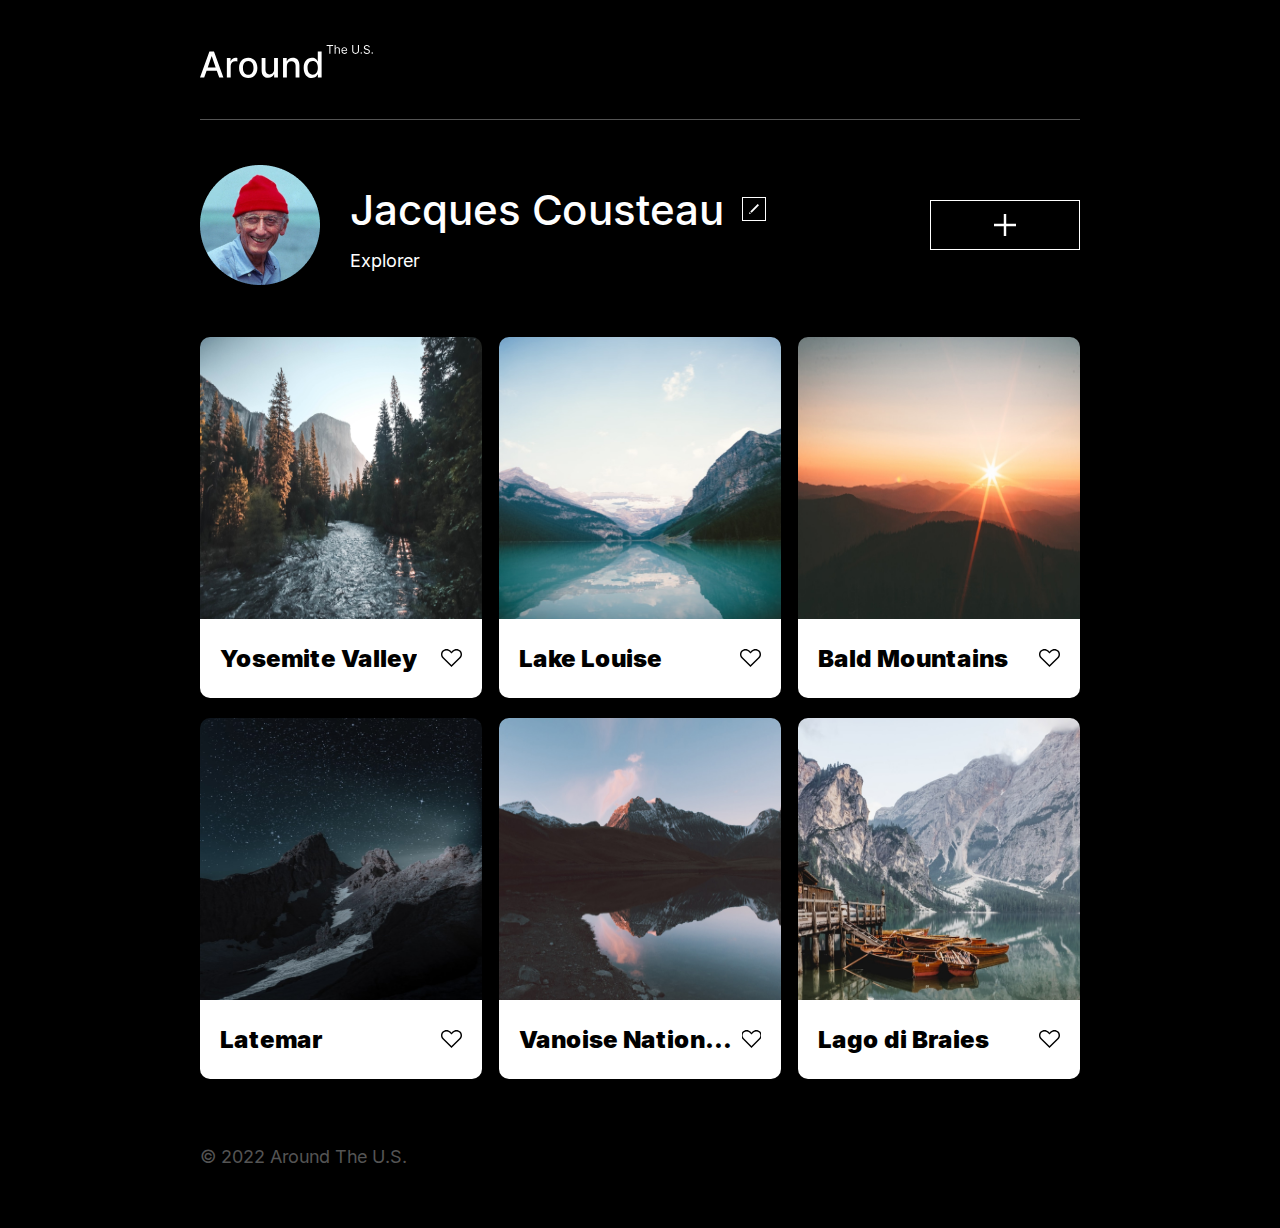
==== index.html @ 4fcbaa55 "project around the us fix" ====
<!DOCTYPE html>
<html lang="en">
  <head>
    <meta charset="UTF-8" />
    <meta name="viewport" content="width=device-width, initial-scale=1.0" />
    <meta http-equiv="X-UA-Compatible" content="ie=edge" />
    <title>Around the U.S.</title>
    <link rel="stylesheet" href="./pages/index.css" />
    <link rel="icon" href="./favicon.ico" type="image/x-icon" />
  </head>
  <body class="page">
    <div class="page__content">
      <header class="header .page__content">
        <img
          class="header__logo"
          src="./images/logo.svg"
          alt="Around the U.S. Logo"
        />
      </header>
      <main class="content">
        <section class="profile .page__content">
          <img class="profile__avatar" src="./images/Avatar.png" alt="Avatar" />
          <div class="profile__info">
            <div class="profile__name-button">
              <h1 class="profile__name">Jacques Cousteau</h1>
              <button class="profile__button-edit"></button>
            </div>
            <p class="profile__description">Explorer</p>
          </div>
          <button class="profile__button-add"></button>
        </section>
        <section class="cards .page__content">
          <ul class="card__list">
            <li class="card">
              <img
                src="./images/yosemite.jpg"
                alt="yosemite"
                class="card__image"
              />
              <div class="card__description">
                <h2 class="card__title">Yosemite Valley</h2>
                <button class="card__button-like"></button>
              </div>
            </li>
            <li class="card">
              <img
                src="./images/lake-louise.jpg"
                alt="Lake Louise"
                class="card__image"
              />
              <div class="card__description">
                <h2 class="card__title">Lake Louise</h2>
                <button class="card__button-like"></button>
              </div>
            </li>
            <li class="card">
              <img
                src="./images/bald-mountains.jpg"
                alt="bald-mountains"
                class="card__image"
              />
              <div class="card__description">
                <h2 class="card__title">Bald Mountains</h2>
                <button class="card__button-like"></button>
              </div>
            </li>
            <li class="card">
              <img
                src="./images/latemar.jpg"
                alt="latemar"
                class="card__image"
              />
              <div class="card__description">
                <h2 class="card__title">Latemar</h2>
                <button class="card__button-like"></button>
              </div>
            </li>
            <li class="card">
              <img
                src="./images/vanoise.jpg"
                alt="vanoise"
                class="card__image"
              />
              <div class="card__description">
                <h2 class="card__title">Vanoise National Park</h2>
                <button class="card__button-like"></button>
              </div>
            </li>
            <li class="card">
              <img src="./images/lago.jpg" alt="lago" class="card__image" />
              <div class="card__description">
                <h2 class="card__title">Lago di Braies</h2>
                <button class="card__button-like"></button>
              </div>
            </li>
          </ul>
        </section>
        <footer class="footer">
          <p class="footer__copyright">© 2022 Around The U.S.</p>
        </footer>
      </main>
    </div>
  </body>
</html>
---- pages/index.css ----
@import url(../vendor/normalize.css);
@import url(../vendor/fonts.css);
@import url(../blocks/pages.css);
@import url(../blocks/header.css);
@import url(../blocks/profile.css);
@import url(../blocks/card.css);
@import url(../blocks/footer.css);

@media screen and (max-width: 780px) {
  .header {
    margin-left: 20px;
    margin-right: 20px;
  }

  .profile {
    margin-left: 20px;
    margin-right: 20px;
  }

  .profile__button-add {
    max-width: 100px;
  }

  .footer {
    margin-left: 100px;
  }
}

@media screen and (max-width: 480px) {
  .header__logo {
    width: 126px;
    height: 24px;
    margin-left: 19px;
  }

  .profile {
    flex-direction: column;
  }

  .profile__info {
    display: flex;
    flex-wrap: wrap;
    justify-content: center;
    flex-direction: column;
  }

  .profile__name {
    align-items: center;
    font-family: Inter, "Arial Narrow Bold", sans-serif;
    font-size: 22px;
    font-weight: 500;
    line-height: 26.63px;
    text-align: center;
  }

  .profile__button-edit {
    max-width: 18px;
    max-height: 18px;
    min-width: 18px;
    min-height: 18px;
    margin-left: 10px;
    margin-top: 30px;
  }

  .profile__description {
    justify-content: center;
    margin-bottom: 0;
    font-family: Inter, "Arial Narrow Bold", sans-serif;
    font-size: 14px;
    font-weight: 400;
    line-height: 16.94px;
    text-align: center;
  }

  .profile__button-add {
    margin-left: 0;
    width: 282px;
    margin-top: 36px;
  }

  .profile__name-button {
    display: flex;
    flex-direction: row;
  }

  .footer {
    margin-left: 50px;
  }
}
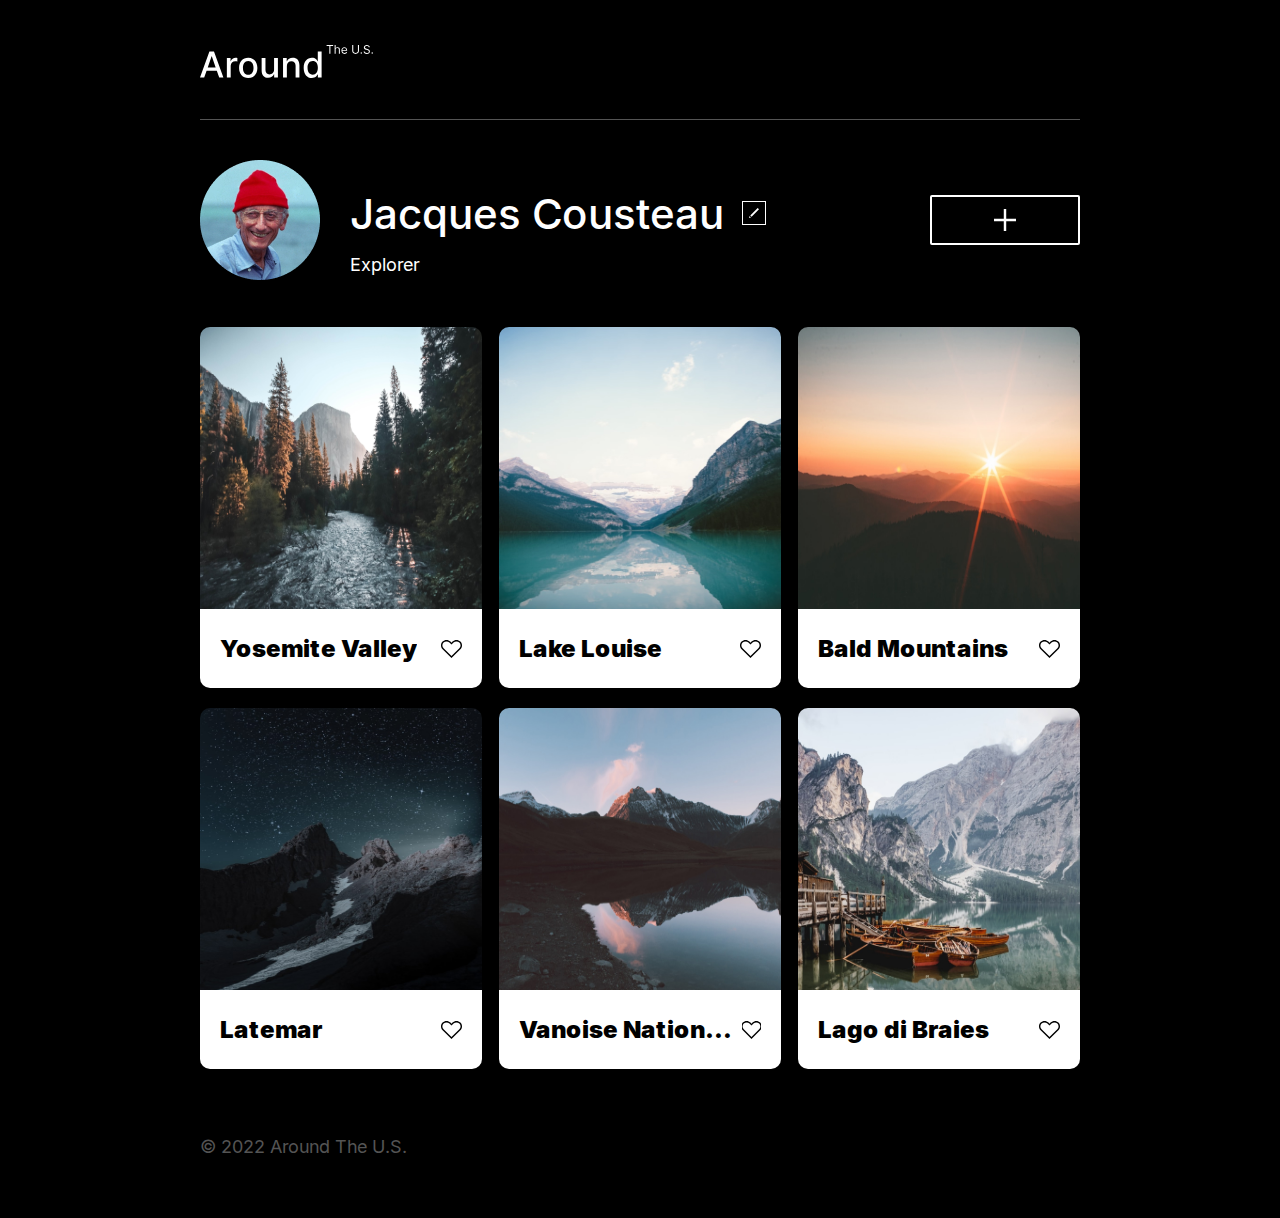
==== commit f384f00f: "project around the us second fix" ====
--- a/index.html
+++ b/index.html
@@ -10,7 +10,7 @@
   </head>
   <body class="page">
     <div class="page__content">
-      <header class="header .page__content">
+      <header class="header">
         <img
           class="header__logo"
           src="./images/logo.svg"
@@ -18,7 +18,7 @@
         />
       </header>
       <main class="content">
-        <section class="profile .page__content">
+        <section class="profile">
           <img class="profile__avatar" src="./images/Avatar.png" alt="Avatar" />
           <div class="profile__info">
             <div class="profile__name-button">
@@ -29,8 +29,8 @@
           </div>
           <button class="profile__button-add"></button>
         </section>
-        <section class="cards .page__content">
-          <ul class="card__list">
+        <section class="cards">
+          <ul class="cards__list">
             <li class="card">
               <img
                 src="./images/yosemite.jpg"
--- a/pages/index.css
+++ b/pages/index.css
@@ -1,89 +1,8 @@
 @import url(../vendor/normalize.css);
 @import url(../vendor/fonts.css);
-@import url(../blocks/pages.css);
+@import url(../blocks/page.css);
 @import url(../blocks/header.css);
 @import url(../blocks/profile.css);
 @import url(../blocks/card.css);
 @import url(../blocks/footer.css);
-
-@media screen and (max-width: 780px) {
-  .header {
-    margin-left: 20px;
-    margin-right: 20px;
-  }
-
-  .profile {
-    margin-left: 20px;
-    margin-right: 20px;
-  }
-
-  .profile__button-add {
-    max-width: 100px;
-  }
-
-  .footer {
-    margin-left: 100px;
-  }
-}
-
-@media screen and (max-width: 480px) {
-  .header__logo {
-    width: 126px;
-    height: 24px;
-    margin-left: 19px;
-  }
-
-  .profile {
-    flex-direction: column;
-  }
-
-  .profile__info {
-    display: flex;
-    flex-wrap: wrap;
-    justify-content: center;
-    flex-direction: column;
-  }
-
-  .profile__name {
-    align-items: center;
-    font-family: Inter, "Arial Narrow Bold", sans-serif;
-    font-size: 22px;
-    font-weight: 500;
-    line-height: 26.63px;
-    text-align: center;
-  }
-
-  .profile__button-edit {
-    max-width: 18px;
-    max-height: 18px;
-    min-width: 18px;
-    min-height: 18px;
-    margin-left: 10px;
-    margin-top: 30px;
-  }
-
-  .profile__description {
-    justify-content: center;
-    margin-bottom: 0;
-    font-family: Inter, "Arial Narrow Bold", sans-serif;
-    font-size: 14px;
-    font-weight: 400;
-    line-height: 16.94px;
-    text-align: center;
-  }
-
-  .profile__button-add {
-    margin-left: 0;
-    width: 282px;
-    margin-top: 36px;
-  }
-
-  .profile__name-button {
-    display: flex;
-    flex-direction: row;
-  }
-
-  .footer {
-    margin-left: 50px;
-  }
-}
+@import url(../blocks/cards.css);
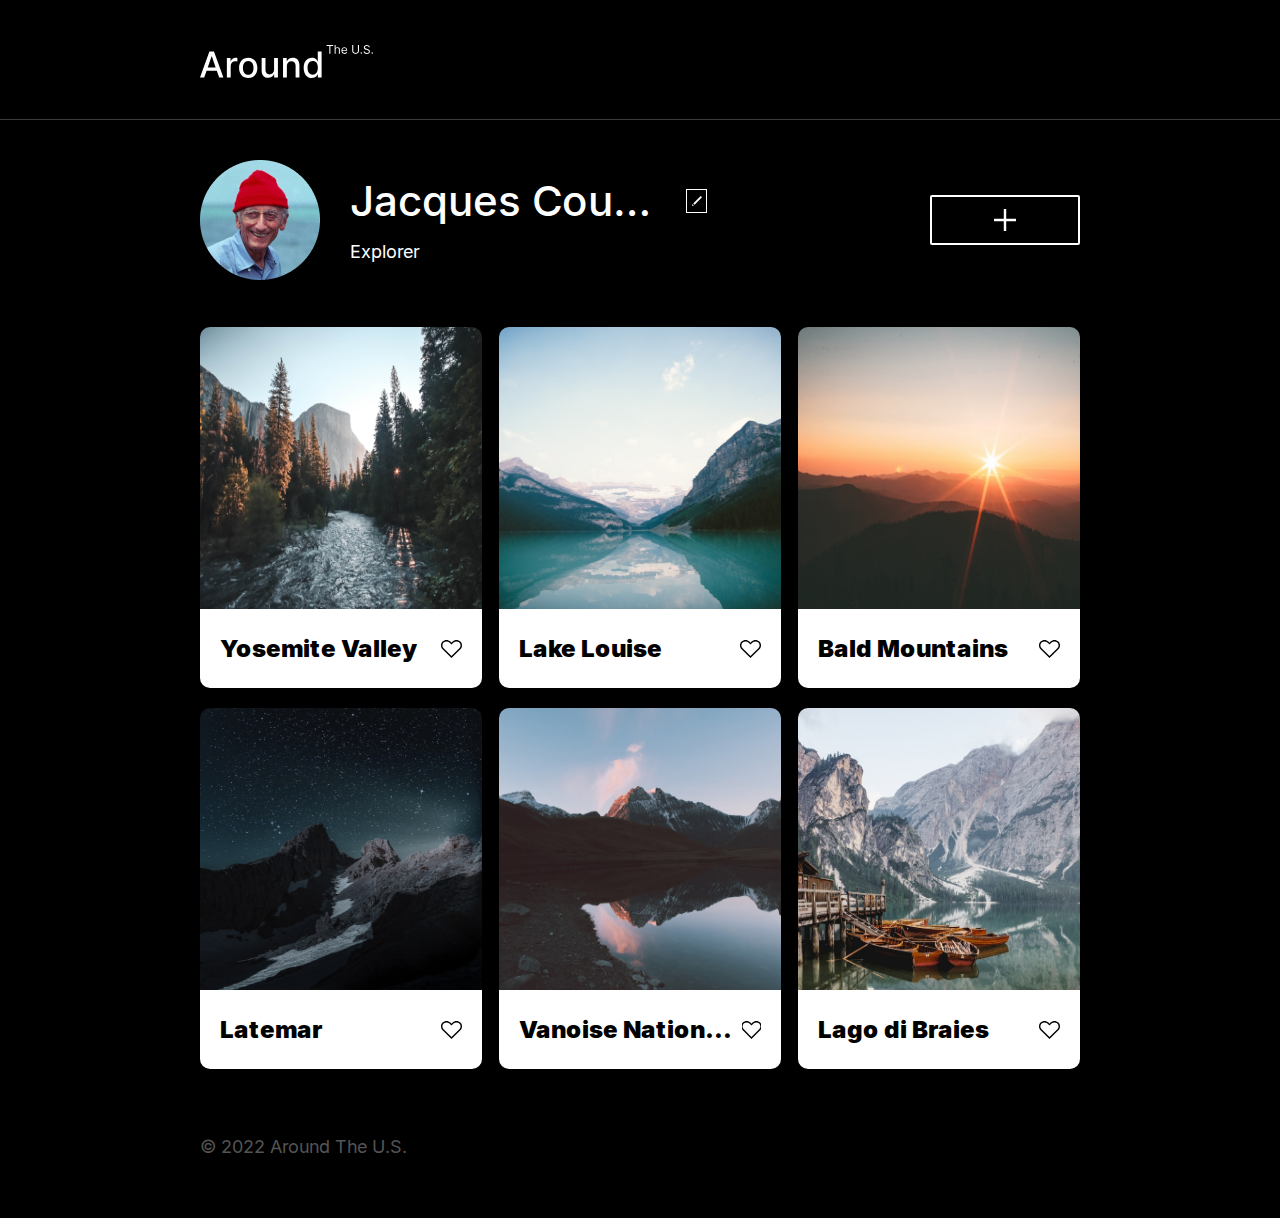
==== commit 184aa2f7: "project around the us update" ====
--- a/index.html
+++ b/index.html
@@ -9,96 +9,88 @@
     <link rel="icon" href="./favicon.ico" type="image/x-icon" />
   </head>
   <body class="page">
-    <div class="page__content">
-      <header class="header">
+    <header class="header">
+      <div class="header__block">
         <img
           class="header__logo"
           src="./images/logo.svg"
           alt="Around the U.S. Logo"
         />
-      </header>
-      <main class="content">
-        <section class="profile">
-          <img class="profile__avatar" src="./images/Avatar.png" alt="Avatar" />
-          <div class="profile__info">
-            <div class="profile__name-button">
-              <h1 class="profile__name">Jacques Cousteau</h1>
-              <button class="profile__button-edit"></button>
+      </div>
+    </header>
+    <main class="content page__content">
+      <section class="profile">
+        <img class="profile__avatar" src="./images/Avatar.png" alt="Avatar" />
+        <div class="profile__info">
+          <div class="profile__name-button">
+            <h1 class="profile__name">Jacques Cousteau</h1>
+            <button type="button" class="profile__button-edit"></button>
+          </div>
+          <p class="profile__description">Explorer</p>
+        </div>
+        <button type="button" class="profile__button-add"></button>
+      </section>
+      <section class="cards">
+        <ul class="cards__list">
+          <li class="card">
+            <img
+              src="./images/yosemite.jpg"
+              alt="yosemite"
+              class="card__image"
+            />
+            <div class="card__description">
+              <h2 class="card__title">Yosemite Valley</h2>
+              <button type="button" class="card__button-like"></button>
             </div>
-            <p class="profile__description">Explorer</p>
-          </div>
-          <button class="profile__button-add"></button>
-        </section>
-        <section class="cards">
-          <ul class="cards__list">
-            <li class="card">
-              <img
-                src="./images/yosemite.jpg"
-                alt="yosemite"
-                class="card__image"
-              />
-              <div class="card__description">
-                <h2 class="card__title">Yosemite Valley</h2>
-                <button class="card__button-like"></button>
-              </div>
-            </li>
-            <li class="card">
-              <img
-                src="./images/lake-louise.jpg"
-                alt="Lake Louise"
-                class="card__image"
-              />
-              <div class="card__description">
-                <h2 class="card__title">Lake Louise</h2>
-                <button class="card__button-like"></button>
-              </div>
-            </li>
-            <li class="card">
-              <img
-                src="./images/bald-mountains.jpg"
-                alt="bald-mountains"
-                class="card__image"
-              />
-              <div class="card__description">
-                <h2 class="card__title">Bald Mountains</h2>
-                <button class="card__button-like"></button>
-              </div>
-            </li>
-            <li class="card">
-              <img
-                src="./images/latemar.jpg"
-                alt="latemar"
-                class="card__image"
-              />
-              <div class="card__description">
-                <h2 class="card__title">Latemar</h2>
-                <button class="card__button-like"></button>
-              </div>
-            </li>
-            <li class="card">
-              <img
-                src="./images/vanoise.jpg"
-                alt="vanoise"
-                class="card__image"
-              />
-              <div class="card__description">
-                <h2 class="card__title">Vanoise National Park</h2>
-                <button class="card__button-like"></button>
-              </div>
-            </li>
-            <li class="card">
-              <img src="./images/lago.jpg" alt="lago" class="card__image" />
-              <div class="card__description">
-                <h2 class="card__title">Lago di Braies</h2>
-                <button class="card__button-like"></button>
-              </div>
-            </li>
-          </ul>
-        </section>
-        <footer class="footer">
-          <p class="footer__copyright">© 2022 Around The U.S.</p>
-        </footer>
-      </main>
-    </div>
+          </li>
+          <li class="card">
+            <img
+              src="./images/lake-louise.jpg"
+              alt="Lake Louise"
+              class="card__image"
+            />
+            <div class="card__description">
+              <h2 class="card__title">Lake Louise</h2>
+              <button type="button" class="card__button-like"></button>
+            </div>
+          </li>
+          <li class="card">
+            <img
+              src="./images/bald-mountains.jpg"
+              alt="bald-mountains"
+              class="card__image"
+            />
+            <div class="card__description">
+              <h2 class="card__title">Bald Mountains</h2>
+              <button type="button" class="card__button-like"></button>
+            </div>
+          </li>
+          <li class="card">
+            <img src="./images/latemar.jpg" alt="latemar" class="card__image" />
+            <div class="card__description">
+              <h2 class="card__title">Latemar</h2>
+              <button type="button" class="card__button-like"></button>
+            </div>
+          </li>
+          <li class="card">
+            <img src="./images/vanoise.jpg" alt="vanoise" class="card__image" />
+            <div class="card__description">
+              <h2 class="card__title">Vanoise National Park</h2>
+              <button type="button" class="card__button-like"></button>
+            </div>
+          </li>
+          <li class="card">
+            <img src="./images/lago.jpg" alt="lago" class="card__image" />
+            <div class="card__description">
+              <h2 class="card__title">Lago di Braies</h2>
+              <button type="button" class="card__button-like"></button>
+            </div>
+          </li>
+        </ul>
+      </section>
+      <footer class="footer">
+        <p class="footer__copyright">© 2022 Around The U.S.</p>
+      </footer>
+    </main>
   </body>
 </html>
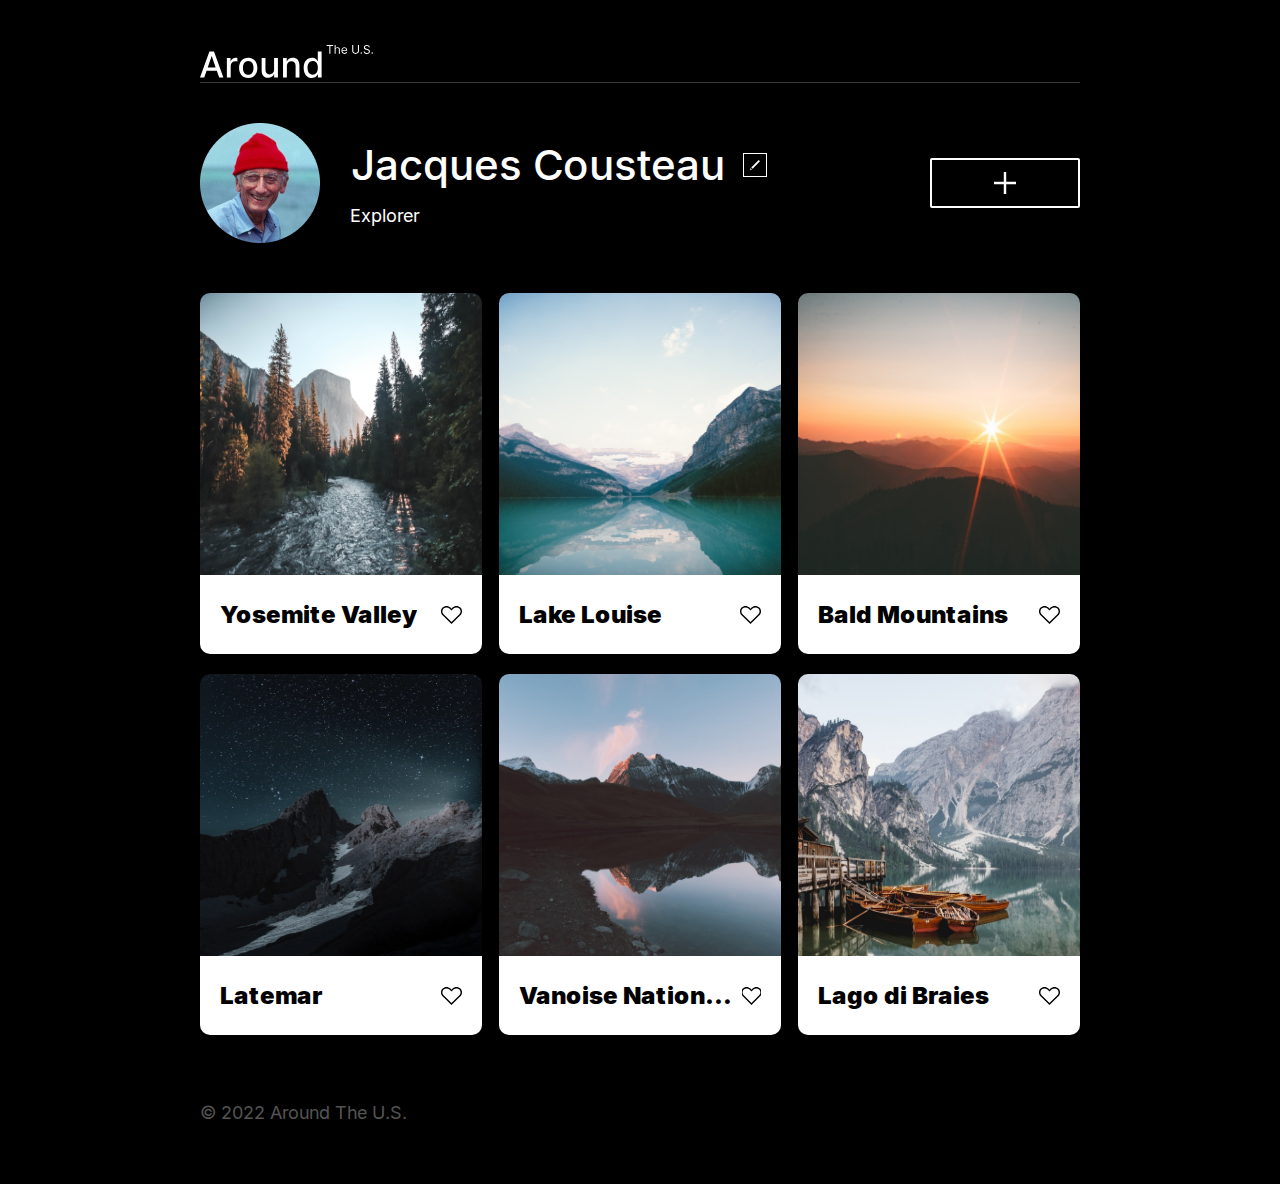
==== commit 04f8cbd0: "project around the us update" ====
--- a/index.html
+++ b/index.html
@@ -10,13 +10,11 @@
   </head>
   <body class="page">
     <header class="header">
-      <div class="header__block">
-        <img
-          class="header__logo"
-          src="./images/logo.svg"
-          alt="Around the U.S. Logo"
-        />
-      </div>
+      <img
+        class="header__logo"
+        src="./images/logo.svg"
+        alt="Around the U.S. Logo"
+      />
     </header>
     <main class="content page__content">
       <section class="profile">
